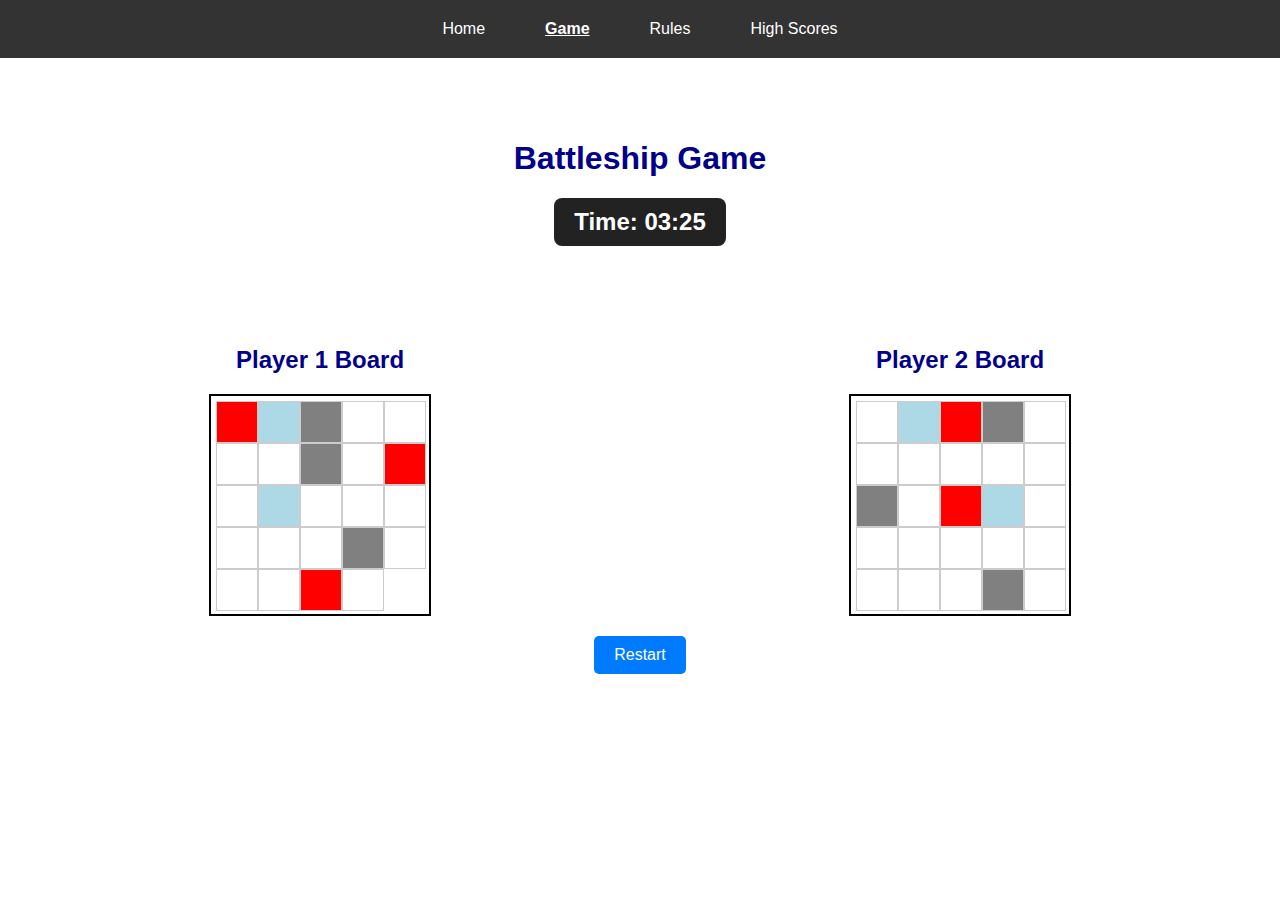
==== game.html @ c9b37cfd "test" ====
<!DOCTYPE html>
<html lang="en">
<head>
    <meta charset="UTF-8">
    <meta name="viewport" content="width=device-width, initial-scale=1.0">
    <title>Battleship Game</title>
    <link rel="stylesheet" href="style.css">
</head>
<body>
    <nav>
        <ul>
            <li><a href="/">Home</a></li>
            <li><a href="game.html" class="active">Game</a></li>
            <li><a href="rules.html">Rules</a></li>
            <li><a href="high_scores.html">High Scores</a></li>
        </ul>
    </nav>
    <h1>Battleship Game</h1>
    <div id="timer">Time: <span>03:25</span></div> <!-- a set timer -->
    <div class="game-container">
        <!-- Player 1 Board -->
        <div class="board-container">
            <h2>Player 1 Board</h2>
            <div class="board">
                <!-- Generate 5x5 grid -->
                <div class="cell hit"></div>
                <div class="cell miss"></div>
                <div class="cell ship"></div>
                <div class="cell"></div>
                <div class="cell"></div>
                <div class="cell"></div>
                <div class="cell"></div>
                <div class="cell ship"></div>
                <div class="cell"></div>
                <div class="cell hit"></div>
                <div class="cell"></div>
                <div class="cell miss"></div>
                <div class="cell"></div>
                <div class="cell"></div>
                <div class="cell"></div>
                <div class="cell"></div>
                <div class="cell"></div>
                <div class="cell"></div>
                <div class="cell ship"></div>
                <div class="cell"></div>
                <div class="cell"></div>
                <div class="cell"></div>
                <div class="cell hit"></div>
                <div class="cell"></div>
            </div>
        </div>

        <!-- Player 2 Board -->
        <div class="board-container">
            <h2>Player 2 Board</h2>
            <div class="board">
                <!-- Generate 5x5 grid -->
                <div class="cell"></div>
                <div class="cell miss"></div>
                <div class="cell hit"></div>
                <div class="cell ship"></div>
                <div class="cell"></div>
                <div class="cell"></div>
                <div class="cell"></div>
                <div class="cell"></div>
                <div class="cell"></div>
                <div class="cell"></div>
                <div class="cell ship"></div>
                <div class="cell"></div>
                <div class="cell hit"></div>
                <div class="cell miss"></div>
                <div class="cell"></div>
                <div class="cell"></div>
                <div class="cell"></div>
                <div class="cell"></div>
                <div class="cell"></div>
                <div class="cell"></div>
                <div class="cell"></div>
                <div class="cell"></div>
                <div class="cell"></div>
                <div class="cell ship"></div>
                <div class="cell"></div>
            </div>
        </div>
    </div>
    <button class="restart-button">Restart</button>
</body>
</html>
---- style.css ----
/* body */
body {
    font-family: Arial, sans-serif;
    text-align: center;
    margin: 0;
    padding: 0px;
    padding-top: 60px; 
}

/* Navbar */
nav {
    display: flex;
    justify-content: center;
    align-items: center;
    background: #333;
    padding: 10px 0;
    position: fixed;
    width: 100%;
    top: 0;
    left: 0;
    z-index: 1000;
}

nav ul {
    list-style: none;
    display: flex;
    justify-content: center; 
    align-items: center;
    padding: 0;
    margin: 0;
    width: 100%; 
}

nav ul li {
    display: inline-block;
    margin: 0 15px; 
}

nav ul li a {
    color: white;
    text-decoration: none;
    padding: 10px 15px;
    display: block; 
}

nav ul li a.active {
    font-weight: bold;
    text-decoration: underline;
}


/* head */
header {
    background-color: white;
    color: darkblue;
    padding: 20px;
}

header img {
    max-width: 100%; 
    height: auto;     
    display: block;
    margin: 0 auto;   
}


/* game page */
.game-container {
    display: flex;
    justify-content: space-around;
    align-items: flex-start;
    margin-top: 20px;
    flex-wrap: wrap;
}

.board-container {
    text-align: center;
}

.board {
    display: grid;
    grid-template-columns: repeat(5, 40px);
    grid-template-rows: repeat(5, 40px);
    gap: 2px;
    margin: 0 auto;
    border: 2px solid black;
    padding: 5px;
}

.cell {
    width: 40px;
    height: 40px;
    border: 1px solid #ccc;
    text-align: center;
    line-height: 40px;
    font-size: 14px;
    cursor: pointer;
}

.cell.hit {
    background-color: red;
    color: white;
}

.cell.miss {
    background-color: lightblue;
    color: white;
}

.cell.ship {
    background-color: gray;
    color: white;
}

.cell:hover {
    background-color: yellow;
    cursor: pointer;
}

.restart-button {
    margin-top: 20px;
    padding: 10px 20px;
    font-size: 16px;
    background-color: #007bff;
    color: white;
    border: none;
    cursor: pointer;
    border-radius: 5px;
    transition: background-color 0.3s;
}

.restart-button:hover {
    background-color: #0056b3;
}

#timer {
    font-size: 24px;
    font-weight: bold;
    margin: 20px auto;
    padding: 10px 20px;
    background-color: #222;
    color: white;
    display: block;
    text-align: center;
    border-radius: 8px;
    width: fit-content;
}

/* button */
button {
    padding: 10px 20px;
    background-color: red;
    color: white;
    border: none;
    cursor: pointer;
    transition: background 0.3s ease-in-out;
}

button:hover {
    background-color: darkred;
}

/* rules */
h1, h2 {
    color: darkblue;
    margin-top: 80px;
}

ol, ul {
    text-align: left;
    max-width: 600px;
    margin: 0 auto;
    padding-left: 20px;
}

ol {
    list-style-type: decimal;
}

ul {
    list-style-type: square;
}

ul li span {
    font-size: 18px;
}


/* hight scores */
table {
    width: 60%;
    margin: 20px auto;
    border-collapse: collapse;
    font-size: 18px;
}

th, td {
    border: 1px solid black;
    padding: 12px;
    text-align: center;
}

th {
    background-color: #f4f4f4;
    font-weight: bold;
}

@media (max-width: 600px) {
    nav ul {
        display: flex;
        flex-direction: column;
    }
    
    table {
        width: 100%;
    }
}
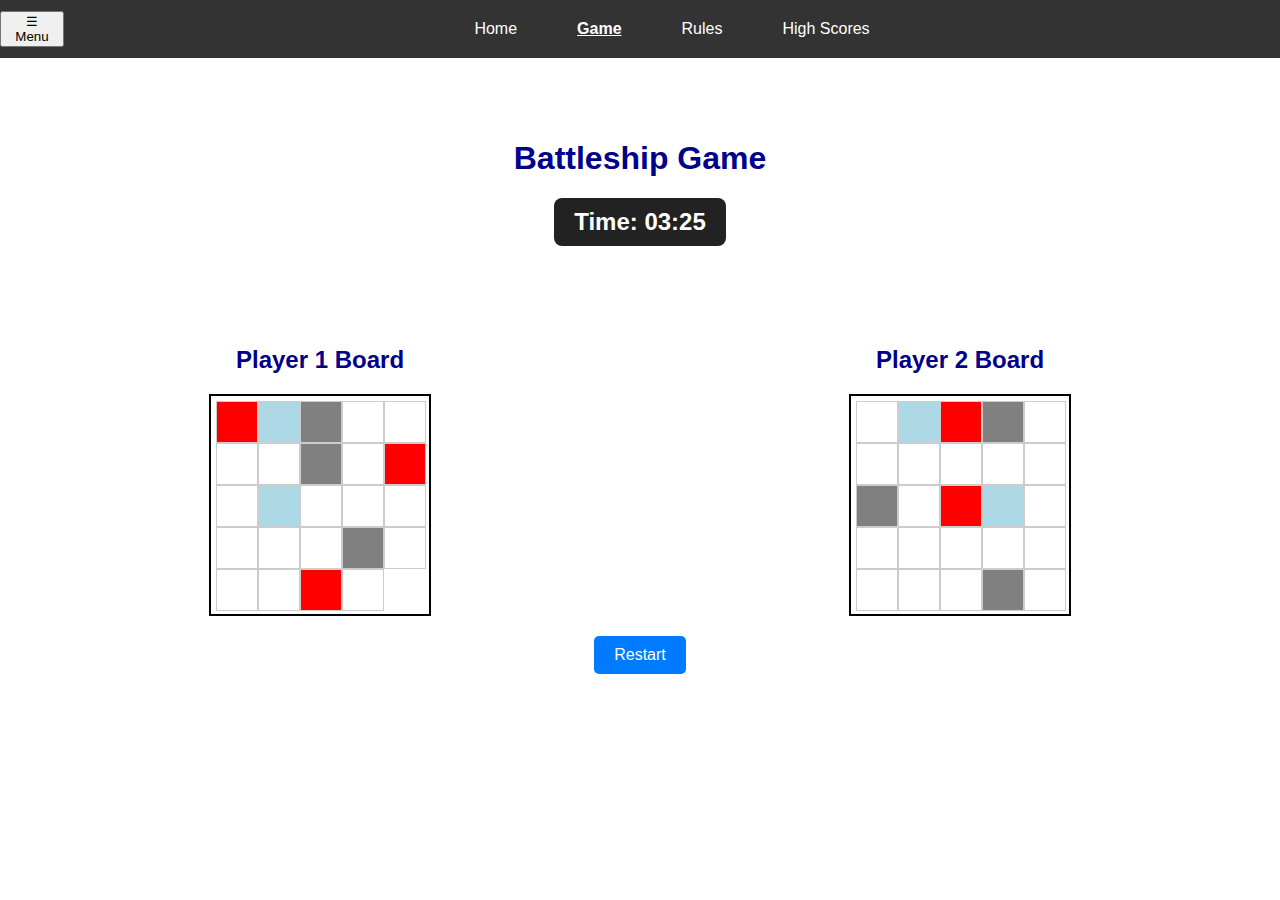
==== commit e895ddf2: "Fix navbar and text overflow issues for mobile view" ====
--- a/game.html
+++ b/game.html
@@ -4,17 +4,18 @@
     <meta charset="UTF-8">
     <meta name="viewport" content="width=device-width, initial-scale=1.0">
     <title>Battleship Game</title>
-    <link rel="stylesheet" href="style.css">
+    <link rel="stylesheet" href="/assets/style.css">
 </head>
 <body>
     <nav>
+        <button class="menu-button">☰ Menu</button>
         <ul>
             <li><a href="/">Home</a></li>
-            <li><a href="game.html" class="active">Game</a></li>
-            <li><a href="rules.html">Rules</a></li>
-            <li><a href="high_scores.html">High Scores</a></li>
+            <li><a href="/game.html" class="active">Game</a></li>
+            <li><a href="/rules.html">Rules</a></li>
+            <li><a href="/high_scores.html">High Scores</a></li>
         </ul>
-    </nav>
+    </nav>    
     <h1>Battleship Game</h1>
     <div id="timer">Time: <span>03:25</span></div> <!-- a set timer -->
     <div class="game-container">
--- a/assets/style.css
+++ b/assets/style.css
@@ -0,0 +1,234 @@
+/* Global Styles */
+body {
+    font-family: Arial, sans-serif;
+    text-align: center;
+    margin: 0;
+    padding: 0px;
+    padding-top: 60px; 
+}
+
+/* Navbar Styles */
+nav {
+    display: flex;
+    justify-content: center;
+    align-items: center;
+    background: #333;
+    padding: 10px 0;
+    position: fixed;
+    width: 100%;
+    top: 0;
+    left: 0;
+    z-index: 1000;
+}
+
+nav ul {
+    list-style: none;
+    display: flex;
+    justify-content: center;
+    align-items: center;
+    padding: 0;
+    margin: 0;
+    width: 100%;
+}
+
+nav ul li {
+    display: inline-block;
+    margin: 0 15px;
+}
+
+nav ul li a {
+    color: white;
+    text-decoration: none;
+    padding: 10px 15px;
+    display: block;
+}
+
+nav ul li a.active {
+    font-weight: bold;
+    text-decoration: underline;
+}
+
+/* Mobile Navbar */
+@media (max-width: 600px) {
+    nav ul {
+        display: none;
+        flex-direction: column;
+        background-color: #333;
+        position: absolute;
+        top: 50px; 
+        left: 0;
+        width: 100%;
+        z-index: 1000;
+        padding: 0;
+    }
+
+    nav ul li {
+        text-align: center;
+        margin: 10px 0;
+    }
+
+    nav ul li a {
+        padding: 10px 0;
+        color: white;
+        display: block;
+    }
+
+    /* menu button */
+    .menu-button {
+        display: block;
+        background-color: #333;
+        color: white;
+        border: none;
+        font-size: 20px;
+        padding: 10px 15px;
+        text-align: left;
+        width: 100%;
+        cursor: pointer;
+    }
+    .menu-button:checked + ul {
+        display: flex; 
+    }
+}
+
+/* Header Styles */
+header {
+    background-color: white;
+    color: darkblue;
+    padding: 20px;
+}
+
+header img {
+    max-width: 100%;
+    height: auto;
+    display: block;
+    margin: 0 auto;
+}
+
+/* Game Page Styles */
+.game-container {
+    display: flex;
+    justify-content: space-around;
+    align-items: flex-start;
+    margin-top: 20px;
+    flex-wrap: wrap;
+}
+
+.board-container {
+    text-align: center;
+}
+
+.board {
+    display: grid;
+    grid-template-columns: repeat(5, 40px);
+    grid-template-rows: repeat(5, 40px);
+    gap: 2px;
+    margin: 0 auto;
+    border: 2px solid black;
+    padding: 5px;
+}
+
+.cell {
+    width: 40px;
+    height: 40px;
+    border: 1px solid #ccc;
+    text-align: center;
+    line-height: 40px;
+    font-size: 14px;
+    cursor: pointer;
+}
+
+.cell.hit {
+    background-color: red;
+    color: white;
+}
+
+.cell.miss {
+    background-color: lightblue;
+    color: white;
+}
+
+.cell.ship {
+    background-color: gray;
+    color: white;
+}
+
+.cell:hover {
+    background-color: yellow;
+    cursor: pointer;
+}
+
+.restart-button {
+    margin-top: 20px;
+    padding: 10px 20px;
+    font-size: 16px;
+    background-color: #007bff;
+    color: white;
+    border: none;
+    cursor: pointer;
+    border-radius: 5px;
+    transition: background-color 0.3s;
+}
+
+.restart-button:hover {
+    background-color: #0056b3;
+}
+
+#timer {
+    font-size: 24px;
+    font-weight: bold;
+    margin: 20px auto;
+    padding: 10px 20px;
+    background-color: #222;
+    color: white;
+    display: block;
+    text-align: center;
+    border-radius: 8px;
+    width: fit-content;
+}
+
+/* Text Styles */
+h1, h2 {
+    color: darkblue;
+    margin-top: 80px;
+}
+
+p, ol, ul {
+    max-width: 95%;
+    margin: 0 auto;
+    text-align: center; 
+    word-wrap: break-word;
+    word-break: break-word;
+}
+
+ol {
+    list-style-type: decimal;
+    padding-left: 20px;
+}
+
+ul {
+    list-style-type: square;
+    padding-left: 20px;
+}
+
+ul li span {
+    font-size: 18px;
+}
+
+/* High Scores Table */
+table {
+    width: 60%;
+    margin: 20px auto;
+    border-collapse: collapse;
+    font-size: 18px;
+}
+
+th, td {
+    border: 1px solid black;
+    padding: 12px;
+    text-align: center;
+}
+
+th {
+    background-color: white;
+    font-weight: bold;
+}
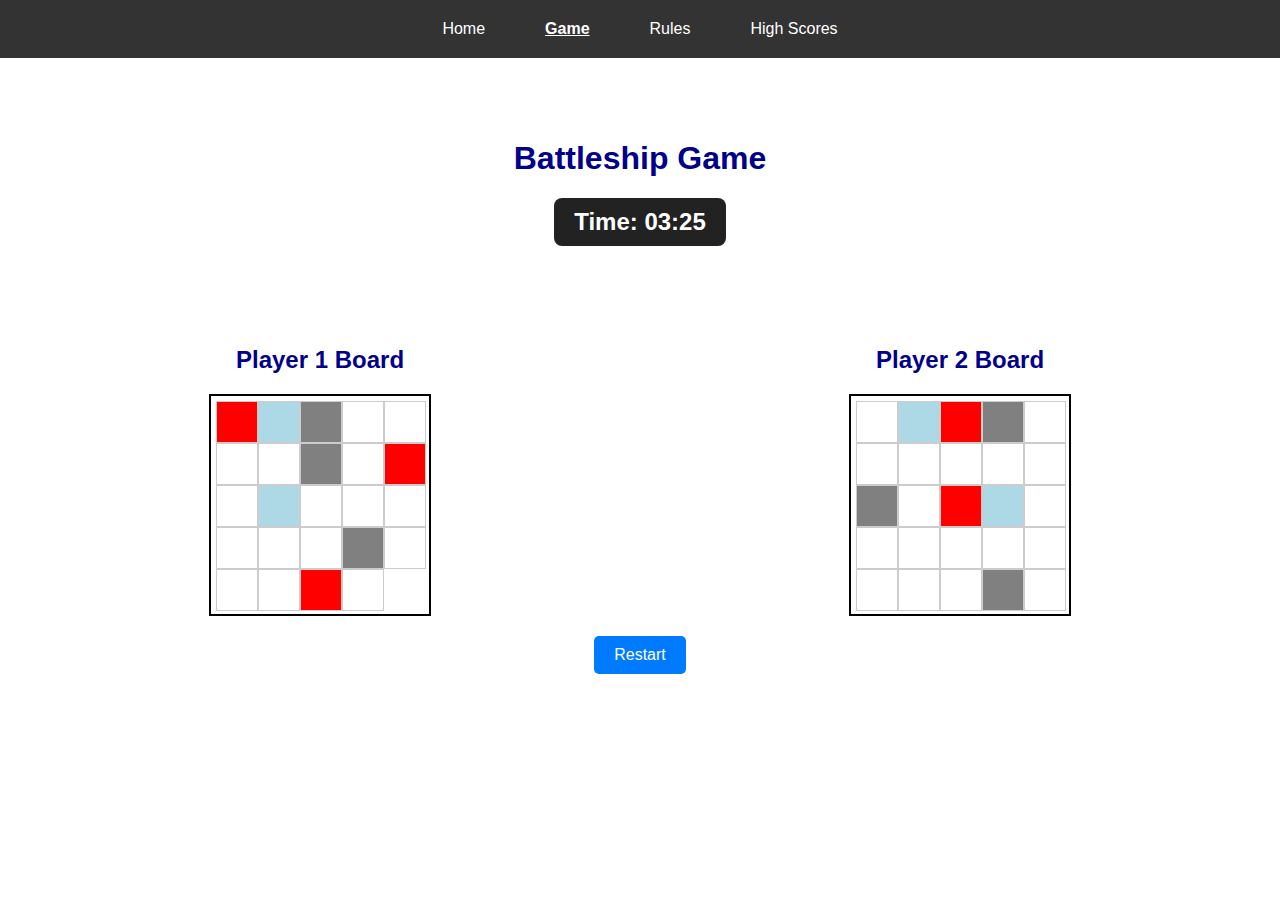
==== commit 00b1ef45: "test" ====
--- a/game.html
+++ b/game.html
@@ -8,7 +8,6 @@
 </head>
 <body>
     <nav>
-        <button class="menu-button">☰ Menu</button>
         <ul>
             <li><a href="/">Home</a></li>
             <li><a href="/game.html" class="active">Game</a></li>
--- a/assets/style.css
+++ b/assets/style.css
@@ -1,4 +1,4 @@
-/* Global Styles */
+/* body */
 body {
     font-family: Arial, sans-serif;
     text-align: center;
@@ -7,7 +7,7 @@
     padding-top: 60px; 
 }
 
-/* Navbar Styles */
+/* Navbar */
 nav {
     display: flex;
     justify-content: center;
@@ -24,23 +24,23 @@
 nav ul {
     list-style: none;
     display: flex;
-    justify-content: center;
+    justify-content: center; 
     align-items: center;
     padding: 0;
     margin: 0;
-    width: 100%;
+    width: 100%; 
 }
 
 nav ul li {
     display: inline-block;
-    margin: 0 15px;
+    margin: 0 15px; 
 }
 
 nav ul li a {
     color: white;
     text-decoration: none;
     padding: 10px 15px;
-    display: block;
+    display: block; 
 }
 
 nav ul li a.active {
@@ -48,49 +48,8 @@
     text-decoration: underline;
 }
 
-/* Mobile Navbar */
-@media (max-width: 600px) {
-    nav ul {
-        display: none;
-        flex-direction: column;
-        background-color: #333;
-        position: absolute;
-        top: 50px; 
-        left: 0;
-        width: 100%;
-        z-index: 1000;
-        padding: 0;
-    }
-
-    nav ul li {
-        text-align: center;
-        margin: 10px 0;
-    }
-
-    nav ul li a {
-        padding: 10px 0;
-        color: white;
-        display: block;
-    }
-
-    /* menu button */
-    .menu-button {
-        display: block;
-        background-color: #333;
-        color: white;
-        border: none;
-        font-size: 20px;
-        padding: 10px 15px;
-        text-align: left;
-        width: 100%;
-        cursor: pointer;
-    }
-    .menu-button:checked + ul {
-        display: flex; 
-    }
-}
-
-/* Header Styles */
+
+/* head */
 header {
     background-color: white;
     color: darkblue;
@@ -98,13 +57,14 @@
 }
 
 header img {
-    max-width: 100%;
-    height: auto;
+    max-width: 100%; 
+    height: auto;     
     display: block;
-    margin: 0 auto;
-}
-
-/* Game Page Styles */
+    margin: 0 auto;   
+}
+
+
+/* game page */
 .game-container {
     display: flex;
     justify-content: space-around;
@@ -186,35 +146,47 @@
     width: fit-content;
 }
 
-/* Text Styles */
+/* button */
+button {
+    padding: 10px 20px;
+    background-color: red;
+    color: white;
+    border: none;
+    cursor: pointer;
+    transition: background 0.3s ease-in-out;
+}
+
+button:hover {
+    background-color: darkred;
+}
+
+/* rules */
 h1, h2 {
     color: darkblue;
     margin-top: 80px;
 }
 
-p, ol, ul {
-    max-width: 95%;
+ol, ul {
+    text-align: left;
+    max-width: 600px;
     margin: 0 auto;
-    text-align: center; 
-    word-wrap: break-word;
-    word-break: break-word;
+    padding-left: 20px;
 }
 
 ol {
     list-style-type: decimal;
-    padding-left: 20px;
 }
 
 ul {
     list-style-type: square;
-    padding-left: 20px;
 }
 
 ul li span {
     font-size: 18px;
 }
 
-/* High Scores Table */
+
+/* hight scores */
 table {
     width: 60%;
     margin: 20px auto;
@@ -229,6 +201,17 @@
 }
 
 th {
-    background-color: white;
+    background-color: #f4f4f4;
     font-weight: bold;
 }
+
+@media (max-width: 600px) {
+    nav ul {
+        display: flex;
+        flex-direction: column;
+    }
+    
+    table {
+        width: 100%;
+    }
+}
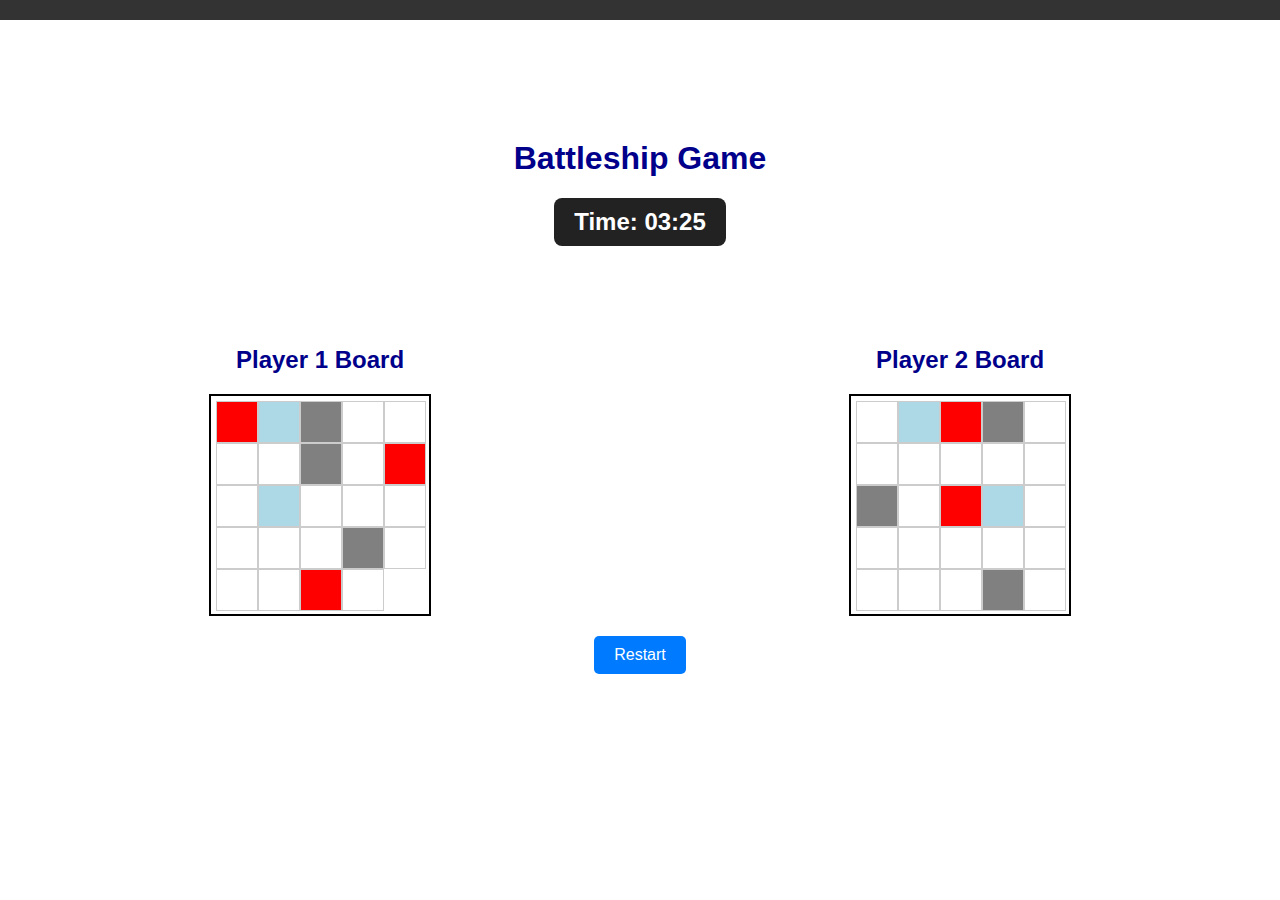
==== commit 5125a067: "add humburger menu" ====
--- a/game.html
+++ b/game.html
@@ -8,6 +8,12 @@
 </head>
 <body>
     <nav>
+        <input type="checkbox" id="nav-toggle">
+        <label for="nav-toggle" class="hamburger-label">
+            <span></span>
+            <span></span>
+            <span></span>
+        </label>
         <ul>
             <li><a href="/">Home</a></li>
             <li><a href="/game.html" class="active">Game</a></li>
--- a/assets/style.css
+++ b/assets/style.css
@@ -48,6 +48,60 @@
     text-decoration: underline;
 }
 
+/* Hidden navigation menu for mobile */
+nav ul {
+    display: none; /* Default hidden */
+    flex-direction: column;
+    background-color: #333;
+    position: absolute;
+    top: 50px;
+    left: 0;
+    width: 100%;
+    margin: 0;
+    padding: 0;
+    list-style-type: none;
+}
+
+/* Show menu when checkbox is checked */
+#nav-toggle:checked + ul {
+    display: flex; /* Display the menu */
+}
+
+/* Hamburger menu styles */
+nav .hamburger-label {
+    display: none;
+    cursor: pointer;
+    font-size: 24px;
+    color: white;
+    padding: 10px;
+    position: absolute;
+    right: 10px;
+    top: 10px;
+}
+
+nav .hamburger-label span {
+    display: block;
+    background: white;
+    height: 3px;
+    width: 25px;
+    margin: 5px 0;
+}
+
+/* Hide the checkbox */
+#nav-toggle {
+    display: none;
+}
+
+/* Responsive design for screens smaller than 600px */
+@media (max-width: 600px) {
+    nav ul {
+        display: none; /* Initially hide navigation menu */
+    }
+
+    nav .hamburger-label {
+        display: block; /* Show hamburger menu button */
+    }
+}
 
 /* head */
 header {
@@ -62,7 +116,6 @@
     display: block;
     margin: 0 auto;   
 }
-
 
 /* game page */
 .game-container {
@@ -185,7 +238,6 @@
     font-size: 18px;
 }
 
-
 /* hight scores */
 table {
     width: 60%;
@@ -206,11 +258,6 @@
 }
 
 @media (max-width: 600px) {
-    nav ul {
-        display: flex;
-        flex-direction: column;
-    }
-    
     table {
         width: 100%;
     }
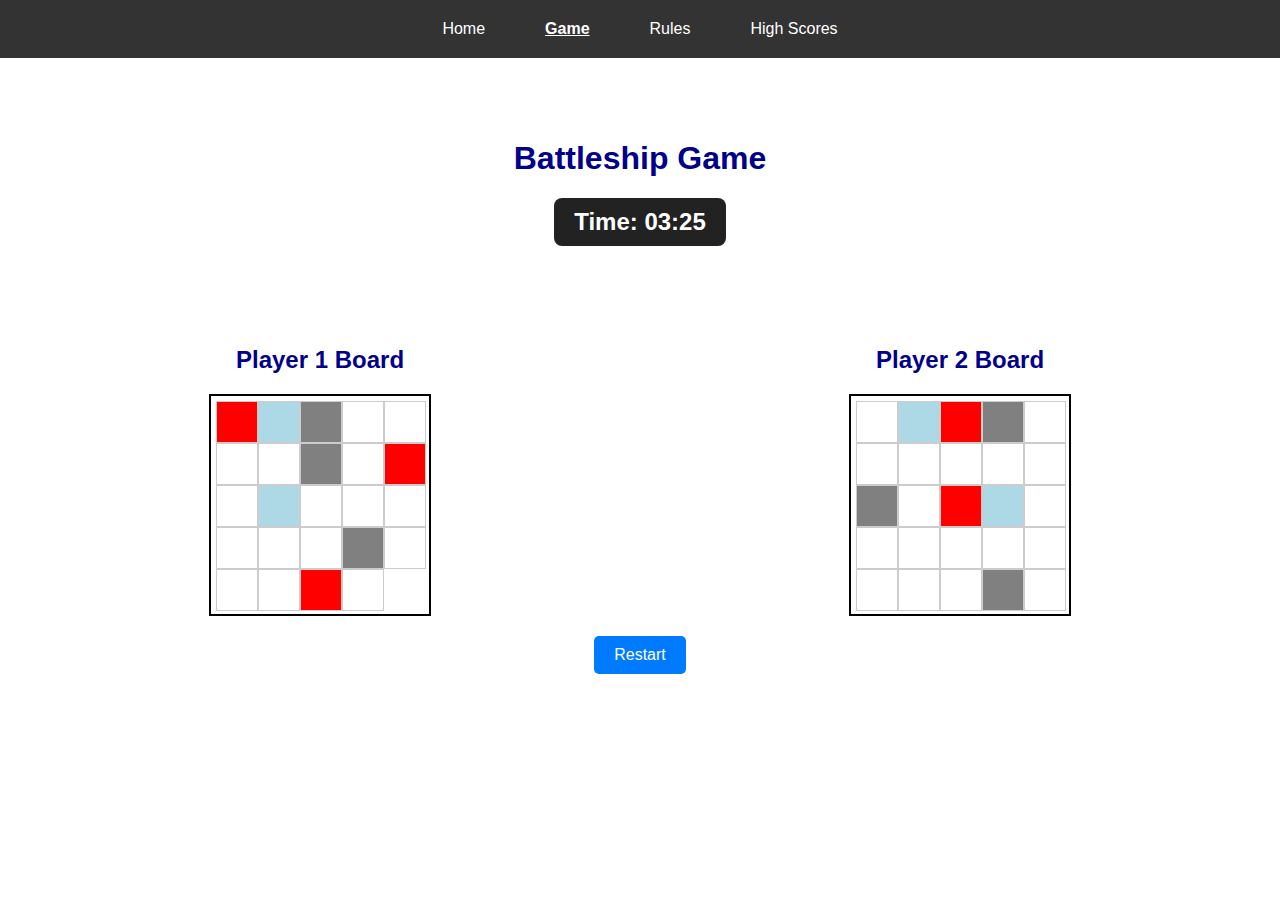
==== commit f4f24ebb: "update for change navbar" ====
--- a/game.html
+++ b/game.html
@@ -8,12 +8,6 @@
 </head>
 <body>
     <nav>
-        <input type="checkbox" id="nav-toggle">
-        <label for="nav-toggle" class="hamburger-label">
-            <span></span>
-            <span></span>
-            <span></span>
-        </label>
         <ul>
             <li><a href="/">Home</a></li>
             <li><a href="/game.html" class="active">Game</a></li>
--- a/assets/style.css
+++ b/assets/style.css
@@ -48,58 +48,26 @@
     text-decoration: underline;
 }
 
-/* Hidden navigation menu for mobile */
-nav ul {
-    display: none; /* Default hidden */
-    flex-direction: column;
-    background-color: #333;
-    position: absolute;
-    top: 50px;
-    left: 0;
-    width: 100%;
-    margin: 0;
-    padding: 0;
-    list-style-type: none;
-}
-
-/* Show menu when checkbox is checked */
-#nav-toggle:checked + ul {
-    display: flex; /* Display the menu */
-}
-
-/* Hamburger menu styles */
-nav .hamburger-label {
-    display: none;
-    cursor: pointer;
-    font-size: 24px;
-    color: white;
-    padding: 10px;
-    position: absolute;
-    right: 10px;
-    top: 10px;
-}
-
-nav .hamburger-label span {
-    display: block;
-    background: white;
-    height: 3px;
-    width: 25px;
-    margin: 5px 0;
-}
-
-/* Hide the checkbox */
-#nav-toggle {
-    display: none;
-}
-
-/* Responsive design for screens smaller than 600px */
+/* Navbar: adjust spacing and font size */
+@media (max-width: 800px) {
+    nav ul li {
+        margin: 0 10px; 
+    }
+
+    nav ul li a {
+        font-size: 14px; 
+        padding: 8px 10px; 
+    }
+}
+
 @media (max-width: 600px) {
-    nav ul {
-        display: none; /* Initially hide navigation menu */
-    }
-
-    nav .hamburger-label {
-        display: block; /* Show hamburger menu button */
+    nav ul li {
+        margin: 0 5px; 
+    }
+
+    nav ul li a {
+        font-size: 12px; 
+        padding: 5px 8px; 
     }
 }
 
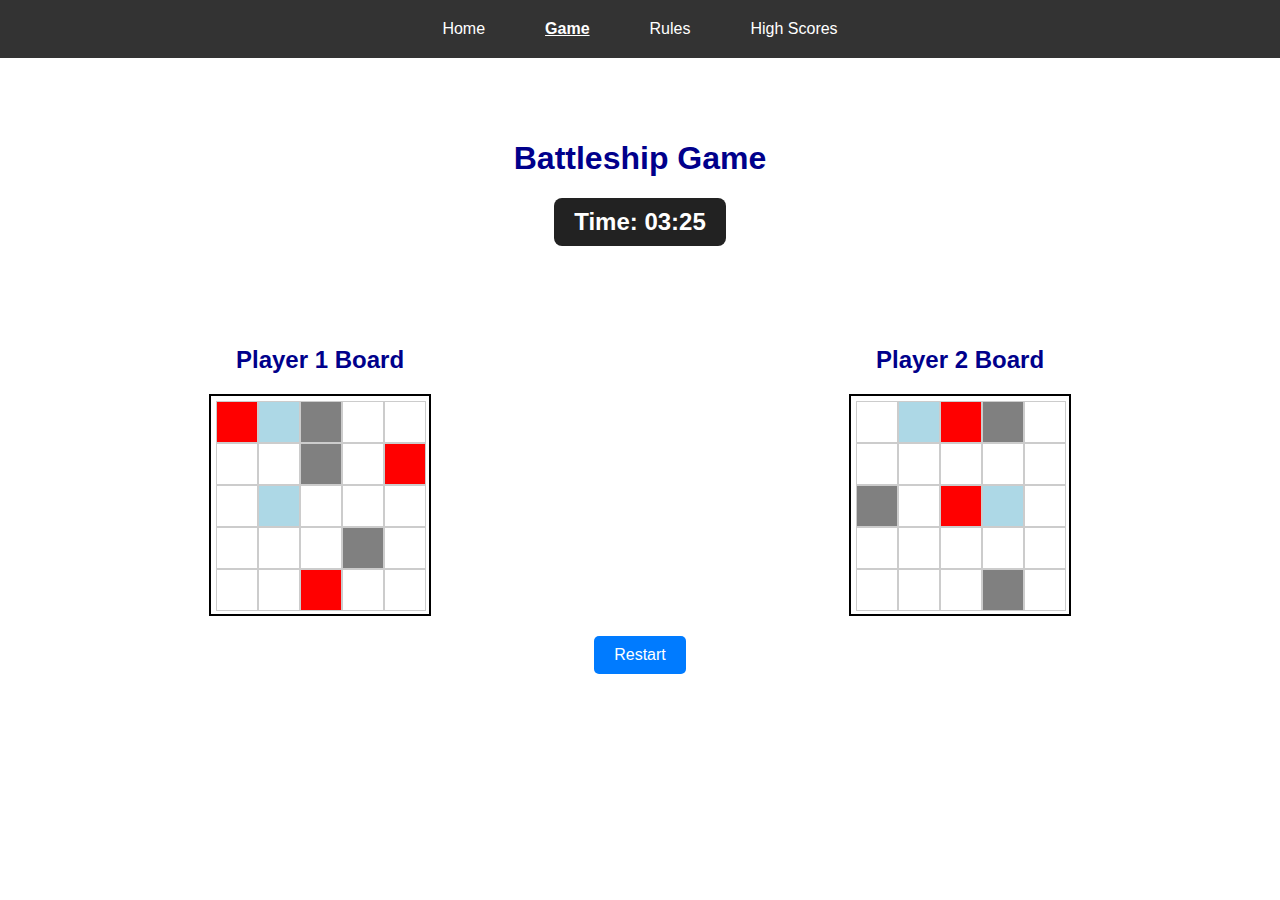
==== commit 4965af31: "fixed player board" ====
--- a/game.html
+++ b/game.html
@@ -47,6 +47,7 @@
                 <div class="cell"></div>
                 <div class="cell hit"></div>
                 <div class="cell"></div>
+                <div class="cell"></div>
             </div>
         </div>
 
